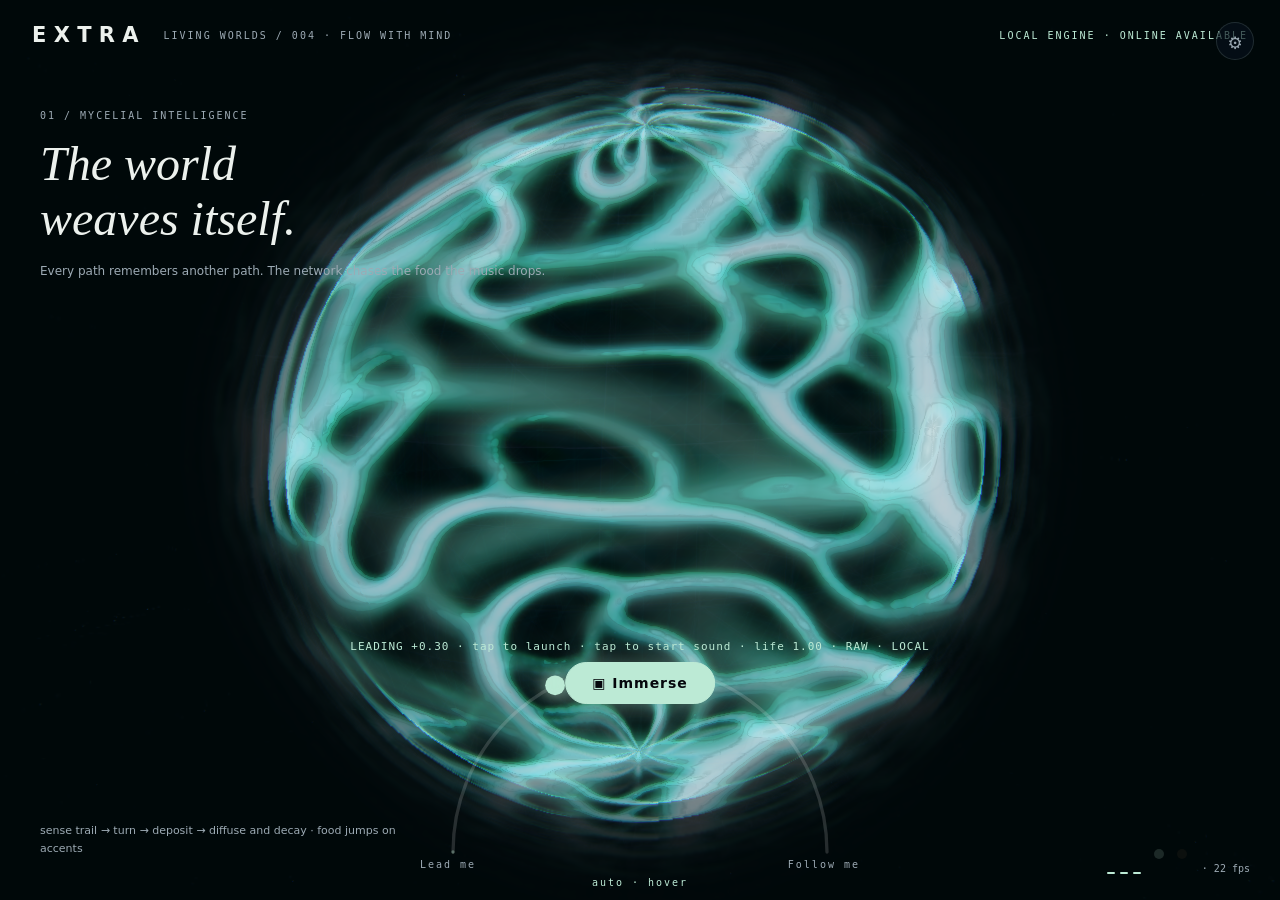
==== immersive/index.html @ ffc9774f "feat: the picture answers your voice — ripple from the room mic, Talk with spoken moods and JEV Room" ====
<!doctype html><html lang="en"><head><meta charset="utf-8"><meta name="viewport" content="width=device-width,initial-scale=1,viewport-fit=cover"><meta name="theme-color" content="#05070c"><title>EXTRA / Living Worlds · Flow</title><link rel="stylesheet" href="style.css"></head><body>
<main id="stage" aria-label="Emergent worlds you travel through"></main>
<header class="fades"><a href="../extra-math-lab.html" title="Original math lab">E X T R A</a><span>LIVING WORLDS / 004 · FLOW WITH MIND</span><div id="network">LOCAL ENGINE</div></header>
<section class="intro fades"><div class="micro" id="chapter">01 / MYCELIAL INTELLIGENCE</div><h1 id="worldTitle">The world<br>weaves itself.</h1><p id="worldHint">Every path remembers another path.</p></section>
<!-- The play surface: one ring, a HUD line, a gear. Everything else lives in the drawer. -->
<div id="ring" class="fades" role="slider" aria-label="Initiative: lead me to follow me" aria-valuemin="-1" aria-valuemax="1" aria-valuenow="0.3" tabindex="0">
<svg viewBox="0 0 400 120" aria-hidden="true"><path id="ringTrack" d="M 30 100 A 170 170 0 0 1 370 100" fill="none"/><path id="ringGlow" d="M 30 100 A 170 170 0 0 1 370 100" fill="none"/><circle id="ringDot" cx="200" cy="30" r="9"/></svg>
<span class="ringLabel left">Lead me</span><span class="ringLabel right">Follow me</span><span id="ringMode" class="ringLabel mode">auto</span>
</div>
<div id="depthHint" aria-hidden="true"><i></i></div>
<div id="hud" class="fades" aria-live="polite">tap to launch</div>
<button id="immerse" class="fades" title="Immerse: fullscreen, titles off">▣ Immerse</button>
<button id="gear" class="fades" aria-label="Setup" title="Setup (Esc)">⚙</button>
<input id="depth" type="range" min="0" max="1" step=".05" value=".5" class="sr" aria-label="Depth">
<aside id="drawer" hidden aria-label="Setup">
<div class="row head"><div class="micro">SETUP · PRESS ESC TO CLOSE</div><button id="closeDrawer" aria-label="Close">×</button></div>
<div class="row"><button id="hoverToggle" aria-pressed="true">Hover: on</button><button id="pause" aria-pressed="false">Pause</button><button id="explainToggle" aria-pressed="false">Explain</button></div>
<div class="micro divider">WORLD</div>
<div class="worlds">
<button data-world="physarum" class="selected" aria-pressed="true"><b>01</b><span>Mycelial network<small>Physarum · trails chasing food</small></span></button>
<button data-world="swarm" aria-pressed="false"><b>02</b><span>Firefly resonance<small>Swarmalators · swarm and synchrony</small></span></button>
<button data-world="boids" aria-pressed="false"><b>03</b><span>Ocean of motion<small>Boids · the flock streams past</small></span></button>
<button data-world="life" aria-pressed="false"><b>04</b><span>Cellular cosmos<small>Conway · B3 / S23</small></span></button>
</div>
<div class="row"><button id="lockScene" aria-pressed="false">Lock scene: off</button><button id="rewind">Rewind</button><button id="reset">Reseed</button></div>
<label>Arc<select id="arc"><option value="auto">Auto chain · Tidal → Firefly → Mycelium</option><option value="tidal">Tidal · calm → swell → release</option><option value="firefly">Firefly · groove, synchrony</option><option value="mycelium">Mycelium · peak</option></select></label>
<button id="pinArc" class="small" aria-pressed="false">Pin arc: off</button>
<label>Flock skin<select id="skin"><option value="fish">Glowing fish</option><option value="birds">Geometric birds</option><option value="lights">Pure lights</option></select></label>
<label class="check"><input id="lifePure" type="checkbox"> Life: pure B3/S23 (no perturbation, rewind reseeds)</label>
<div class="micro divider">SOUND</div>
<select id="track" aria-label="Demo track"><option value="">Loading Suno demos…</option></select>
<div class="row"><button id="playSong">Play / pause</button><button id="playlistAuto" aria-pressed="true">Auto-advance: on</button><button id="playlistLoop" aria-pressed="true">Loop: on</button></div>
<audio id="player" controls preload="none"></audio>
<div class="row"><button id="systemAudio" aria-pressed="false">Computer music: off</button><button id="roomMic" aria-pressed="false">Room mic: off</button><button id="synthetic" aria-pressed="false">Synthetic beat: off</button></div>
<p id="audioStatus" role="status">No sound source yet. Share your computer's music (no headphones needed), pick a demo, turn on the room mic, or use the labelled synthetic beat.</p>
<div class="micro divider">DIRECTOR · OPTIONAL ONLINE</div>
<div class="row"><button id="jev" aria-pressed="false">JEV: off</button><button id="listen" aria-pressed="false">Talk: off</button></div>
<label class="check" id="talkLangRow">Talk language <select id="talkLang"><option value="yue-Hant-HK">廣東話</option><option value="en-AU">English</option><option value="cmn-Hans-CN">普通话</option></select></label>
<form id="commandForm"><input id="command" placeholder="e.g. surround me · slower · warmer · hold" maxlength="180" aria-label="Request"><button>Send</button></form>
<p id="decision" role="status">Local director running. Works with no network.</p>
<button id="offline">Download offline assets</button><p id="offlineStatus" role="status">Download once before going offline.</p>
<div class="micro divider">PICTURE</div>
<label class="check" id="calmRow"><input type="checkbox" id="calm"> Calm · cap intensity, no colour flashes</label>
<div class="micro divider">GESTURES</div>
<p class="note">tap launch / pulse · drag steer · swipe ← → world · swipe ↑ ↓ depth · long-press hold · two-finger tap or shake rewind · pinch speed · long-press ring hover · double-tap ring pass the lead · keys: Space [ ] + − H R V P Esc</p>
<section id="explain" hidden aria-label="What is steering the world"></section>
<div class="row"><button id="vr" disabled>Checking VR…</button></div>
<a class="legacy" href="../extra-math-lab.html">↗ Original math lab</a>
</aside>
<div id="meters" class="fades"><i></i><i></i><i></i><b id="phaseDot" title="world beat"></b><b id="roomDot" title="room activity"></b><span id="stats"></span></div>
<p id="rule" class="fades">sense trail → turn → deposit → diffuse and decay</p>
<div id="error" role="alert" hidden></div>
<script type="module" src="app.mjs"></script></body></html>
---- immersive/style.css ----
:root{color-scheme:dark;--mint:#bcead5;--line:#d7f3ed22;--muted:#9caab4;--amber:#f3b07a}
*{box-sizing:border-box}
body{margin:0;background:#05070c;color:#ecf1ed;font:13px system-ui,sans-serif;overflow:hidden;-webkit-user-select:none;user-select:none}
#stage{position:fixed;inset:0}canvas{display:block;touch-action:none}
header{position:fixed;top:0;left:0;right:0;display:flex;align-items:center;gap:25px;padding:23px 32px;pointer-events:none}
header a{font-size:21px;font-weight:600;pointer-events:auto;text-decoration:none;color:inherit}
header span,.micro,#network{font:10px monospace;letter-spacing:2px;color:var(--muted)}#network{margin-left:auto;color:var(--mint)}
.intro{position:fixed;left:40px;top:110px;pointer-events:none;max-width:520px}
h1{font:italic 48px Georgia,serif;margin:15px 0}p{color:var(--muted);font-size:12px;line-height:1.7}
.sr{position:absolute;left:-9999px;width:1px;height:1px}
/* Everything on the play surface fades after 3 s without a touch. */
.fades{transition:opacity .9s ease}body.idle .fades{opacity:0;pointer-events:none}body.idle #ring{opacity:.18;pointer-events:auto}body.idle header a{pointer-events:none}
/* The ring */
#ring{position:fixed;left:50%;bottom:26px;width:min(440px,86vw);transform:translateX(-50%);height:132px;cursor:pointer;touch-action:none}
#ring svg{width:100%;height:100%;overflow:visible}
#ringTrack{stroke:#ffffff26;stroke-width:3;stroke-linecap:round}
#ringGlow{stroke:var(--mint);stroke-width:3;stroke-linecap:round;opacity:.35;stroke-dasharray:0 1000}
#ringDot{fill:var(--mint);filter:drop-shadow(0 0 8px var(--mint))}body.locked #ringDot{fill:#fff}
.ringLabel{position:absolute;bottom:4px;font:10px monospace;letter-spacing:2px;color:var(--muted)}.ringLabel.left{left:0}.ringLabel.right{right:0}.ringLabel.mode{left:50%;transform:translateX(-50%);bottom:-14px;color:var(--mint)}
#depthHint{position:fixed;right:18px;top:50%;height:40vh;width:4px;transform:translateY(-50%);background:#ffffff14;border-radius:2px;opacity:0;transition:opacity .4s}#depthHint.show{opacity:1}#depthHint i{position:absolute;left:-3px;width:10px;height:10px;border-radius:50%;background:var(--mint);bottom:50%}
#hud{position:fixed;left:50%;bottom:244px;transform:translateX(-50%);font:11px monospace;letter-spacing:1px;color:var(--mint);min-height:16px;text-align:center;white-space:nowrap;pointer-events:none}
body.immerseUsed #hud{bottom:172px}
/* Immerse: the one obvious control — a big pill where the hand lands; after its first use, a corner glyph by the gear. */
#immerse{position:fixed;left:50%;bottom:196px;transform:translateX(-50%);padding:12px 26px;border-radius:999px;border:1px solid var(--mint);background:var(--mint);color:#05070c;font:600 14px system-ui,sans-serif;letter-spacing:1px;box-shadow:0 0 26px #bcead566;cursor:pointer;z-index:3}#immerse:hover{background:#d8f5e8}
#immerse.used{left:auto;right:72px;top:22px;bottom:auto;transform:none;width:38px;height:38px;padding:0;border-radius:50%;background:#07111caa;color:var(--muted);border-color:var(--line);box-shadow:none;font-size:15px;letter-spacing:0}#immerse.used:hover{border-color:var(--mint);color:var(--mint)}body.immersed #immerse.used{color:var(--mint);border-color:#bcead57a}
#calmRow{margin-top:10px;color:var(--muted);cursor:pointer}
#talkLangRow{margin-top:8px;color:var(--muted)}#talkLang{padding:6px;margin-left:auto}
#gear{position:fixed;top:22px;right:26px;width:38px;height:38px;border-radius:50%;border:1px solid var(--line);background:#07111caa;color:var(--muted);font-size:17px;cursor:pointer}#gear:hover{border-color:var(--mint);color:var(--mint)}
#meters{position:fixed;right:30px;bottom:26px;display:flex;align-items:end;gap:5px;height:40px;pointer-events:none}#meters i{width:8px;background:var(--mint);height:2px;border-radius:2px}
#stats{font:10px monospace;color:var(--muted);max-width:220px;margin-left:10px}
#phaseDot,#roomDot{display:block;width:10px;height:10px;border-radius:50%;background:var(--mint);margin:0 0 0 8px;opacity:.15;align-self:center}#roomDot{background:var(--amber)}
#rule{position:fixed;left:40px;bottom:30px;font-size:11px;max-width:380px;pointer-events:none}
/* The drawer */
#drawer{position:fixed;right:0;top:0;bottom:0;width:min(360px,92vw);overflow:auto;scrollbar-width:thin;padding:22px 20px 40px;background:#070e16e6;border-left:1px solid var(--line);backdrop-filter:blur(18px);z-index:10}
#drawer .head{align-items:center;justify-content:space-between}#closeDrawer{width:34px;height:34px;padding:0;font-size:20px;line-height:1}
button,select,input{font:inherit}button,select{color:inherit;background:#ffffff08;border:1px solid var(--line);border-radius:7px;padding:10px;cursor:pointer}
button:hover{border-color:var(--mint)}button:focus-visible,a:focus-visible,#ring:focus-visible{outline:2px solid var(--mint)}button:disabled{opacity:.4;cursor:default}
button[aria-pressed="true"]{border-color:#bcead57a;background:#bcead512;color:var(--mint)}
.worlds{display:grid;gap:7px;margin:14px 0}.worlds button{display:flex;text-align:left;gap:18px;align-items:center;padding:12px}.worlds b{font:12px monospace;color:var(--muted)}
small{display:block;font-size:10px;color:var(--muted);margin-top:5px}.selected{border-color:#bcead57a!important;background:#bcead512!important;color:var(--mint)}
.row{display:flex;gap:7px;margin-top:8px}.row button{flex:1;font-size:11px}
label{display:block;margin:14px 0 0;color:#b1bec6;font-size:11px}select{display:block;width:100%;margin-top:8px;font-size:12px}
.small{font-size:11px;margin-top:8px;width:100%}.check{display:flex;gap:8px;align-items:center;font-size:11px}.check input{margin:0;accent-color:var(--mint)}
.divider{border-top:1px solid var(--line);padding-top:18px;margin-top:20px}audio{width:100%;height:34px;margin-top:12px}
.note,#audioStatus,#decision,#offlineStatus{font-size:10px;line-height:1.65}
form{display:flex;margin-top:12px;gap:5px}form input{min-width:0;width:100%;background:#07111c;border:1px solid var(--line);border-radius:5px;color:white;padding:9px;font-size:11px}
.legacy{display:block;margin-top:18px;color:var(--mint);font-size:11px}
#explain{margin-top:14px;padding:14px;background:#0b1520;border:1px solid var(--line);border-radius:10px;font:11px monospace;line-height:1.75;color:#cfd8dc}
#explain h3{margin:0 0 8px;font:10px monospace;letter-spacing:2px;color:var(--muted)}#explain dl{margin:0;display:grid;grid-template-columns:auto 1fr;gap:2px 12px}#explain dt{color:var(--muted)}#explain dd{margin:0}
#explain .you{color:var(--mint)}#explain .arc{color:#c9b6ff}#explain .jev{color:var(--amber)}#explain .music{color:#8fd3ff}
#error{position:fixed;inset:30%;background:#152030;padding:25px;z-index:20}
.immersed header,.immersed .intro,.immersed #meters,.immersed #rule{display:none}
@media(max-width:850px){.intro{left:20px;top:90px;max-width:70vw}h1{font-size:30px}header{padding:18px}header span{display:none}#rule{display:none}#meters{right:16px;bottom:16px}#hud{bottom:230px;font-size:10px;white-space:normal;max-width:90vw}body.immerseUsed #hud{bottom:160px}#immerse{bottom:184px}#immerse.used{right:66px}}
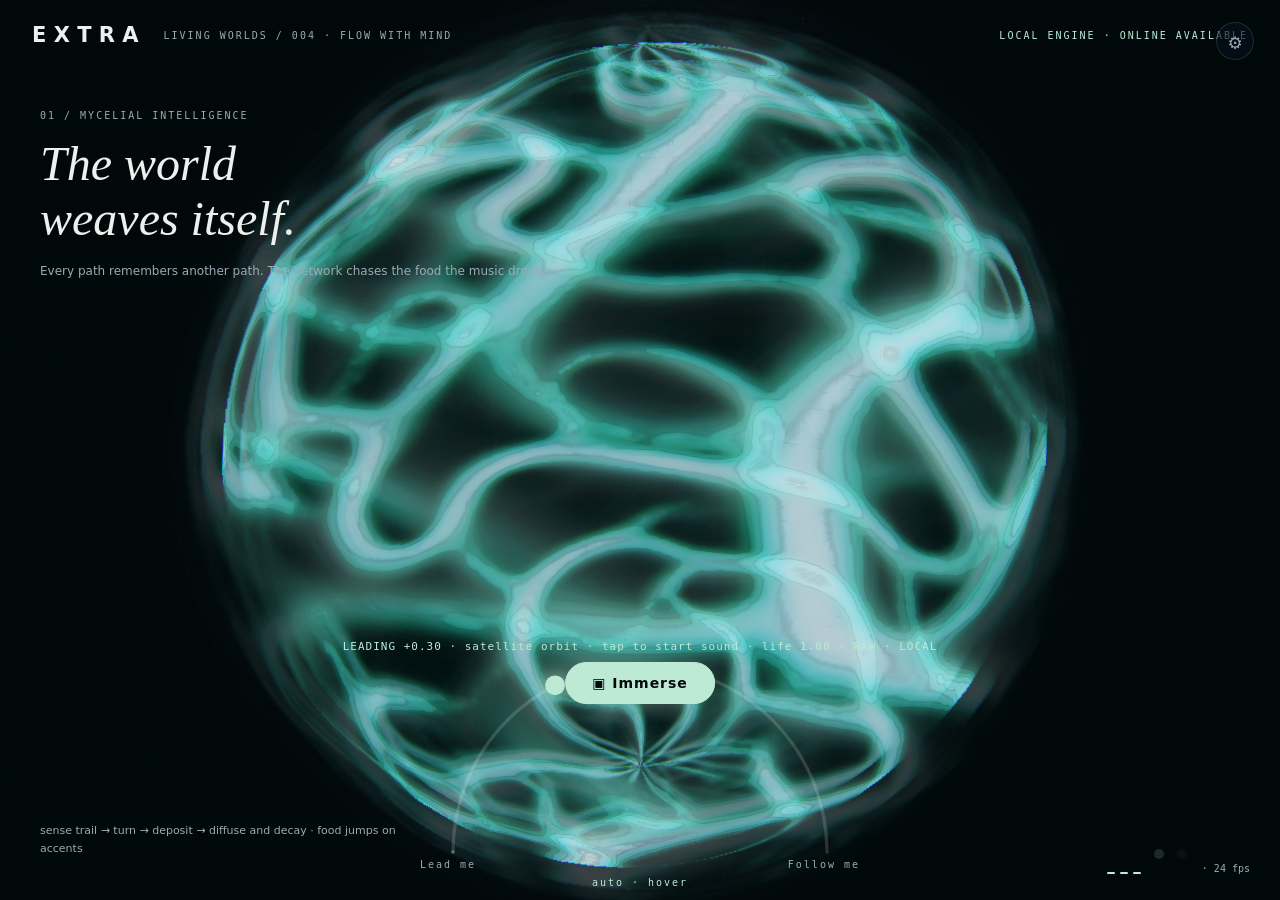
==== commit 894d8bca: "feat: the observer moves — shots per world, Life as a planet, petri dish, chase cams In hover, a sho" ====
--- a/immersive/index.html
+++ b/immersive/index.html
@@ -14,6 +14,7 @@
 <input id="depth" type="range" min="0" max="1" step=".05" value=".5" class="sr" aria-label="Depth">
 <aside id="drawer" hidden aria-label="Setup">
 <div class="row head"><div class="micro">SETUP · PRESS ESC TO CLOSE</div><button id="closeDrawer" aria-label="Close">×</button></div>
+<div class="row"><button id="viewBtn" title="Next view (C)">View: satellite orbit</button></div>
 <div class="row"><button id="hoverToggle" aria-pressed="true">Hover: on</button><button id="pause" aria-pressed="false">Pause</button><button id="explainToggle" aria-pressed="false">Explain</button></div>
 <div class="micro divider">WORLD</div>
 <div class="worlds">
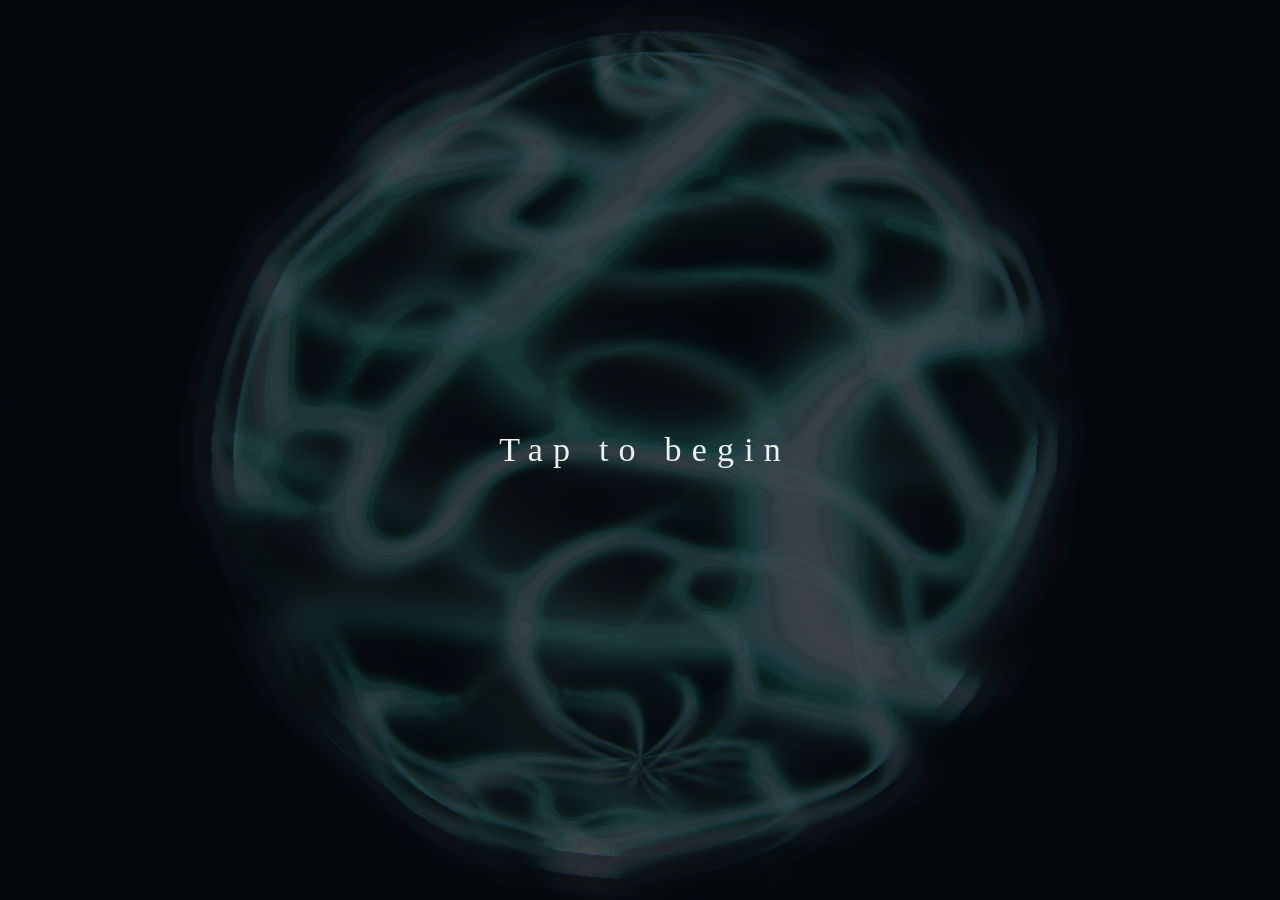
==== commit ea152166: "feat(glass): the quiet glass — one touch to begin, three touches, captions, a four-row host panel v4" ====
--- a/immersive/index.html
+++ b/immersive/index.html
@@ -1,5 +1,18 @@
-<!doctype html><html lang="en"><head><meta charset="utf-8"><meta name="viewport" content="width=device-width,initial-scale=1,viewport-fit=cover"><meta name="theme-color" content="#05070c"><title>EXTRA / Living Worlds · Flow</title><link rel="stylesheet" href="style.css"></head><body>
+<!doctype html><html lang="zh-Hant"><head><meta charset="utf-8"><meta name="viewport" content="width=device-width,initial-scale=1,viewport-fit=cover"><meta name="theme-color" content="#05070c"><title>EXTRA / Living Worlds · Flow</title><link rel="stylesheet" href="style.css"></head><body>
 <main id="stage" aria-label="Emergent worlds you travel through"></main>
+<!-- Quiet glass (v4 step 1): one line to begin, one caption layer, a host panel reached by Esc or a two-second corner hold.
+     The dashboard below stays for ?dev only. -->
+<div id="start" role="button" tabindex="0" aria-label="Begin"><p id="startLine">輕觸開始</p></div>
+<div id="caption" aria-live="polite"></div>
+<div id="hostCorner" aria-hidden="true"></div>
+<aside id="host" hidden aria-label="Host">
+<button id="hostClose" aria-label="Close">×</button>
+<div class="hrow"><span data-line="hostSound">聲音來源</span><div class="seg"><button data-sound="mic" aria-pressed="true" data-line="soundMic">房間麥克風</button><button data-sound="computer" aria-pressed="false" data-line="soundComputer">電腦音樂</button><button data-sound="demo" aria-pressed="false" data-line="soundDemo">示範音樂</button></div></div>
+<div class="hrow"><span data-line="hostCaptions">字幕</span><div class="seg"><button data-captions="all" aria-pressed="true" data-line="capAll">全部</button><button data-captions="ground" aria-pressed="false" data-line="capGround">只在帶我回來</button><button data-captions="none" aria-pressed="false" data-line="capNone">無</button></div></div>
+<div class="hrow"><span data-line="hostComfort">舒適</span><div class="seg"><button data-comfort="off" aria-pressed="true" data-line="comfortOff">正常</button><button data-comfort="on" aria-pressed="false" data-line="comfortOn">柔和</button></div></div>
+<div class="hrow"><span data-line="hostLanguage">語言</span><div class="seg"><button data-lang="yue-Hant-HK" aria-pressed="false" data-line="langYue">廣東話</button><button data-lang="en-AU" aria-pressed="false" data-line="langEn">English</button><button data-lang="cmn-Hans-CN" aria-pressed="false" data-line="langCmn">普通話</button></div></div>
+<p id="hostHint" data-line="hostHint">Esc 或按住右下角兩秒可再打開。</p>
+</aside>
 <header class="fades"><a href="../extra-math-lab.html" title="Original math lab">E X T R A</a><span>LIVING WORLDS / 004 · FLOW WITH MIND</span><div id="network">LOCAL ENGINE</div></header>
 <section class="intro fades"><div class="micro" id="chapter">01 / MYCELIAL INTELLIGENCE</div><h1 id="worldTitle">The world<br>weaves itself.</h1><p id="worldHint">Every path remembers another path.</p></section>
 <!-- The play surface: one ring, a HUD line, a gear. Everything else lives in the drawer. -->
--- a/immersive/style.css
+++ b/immersive/style.css
@@ -51,3 +51,16 @@
 #error{position:fixed;inset:30%;background:#152030;padding:25px;z-index:20}
 .immersed header,.immersed .intro,.immersed #meters,.immersed #rule{display:none}
 @media(max-width:850px){.intro{left:20px;top:90px;max-width:70vw}h1{font-size:30px}header{padding:18px}header span{display:none}#rule{display:none}#meters{right:16px;bottom:16px}#hud{bottom:230px;font-size:10px;white-space:normal;max-width:90vw}body.immerseUsed #hud{bottom:160px}#immerse{bottom:184px}#immerse.used{right:66px}}
+/* Quiet glass: the guest sees the picture, one line to begin, and captions. The dashboard shows only with ?dev. */
+body.quiet header,body.quiet .intro,body.quiet #ring,body.quiet #depthHint,body.quiet #hud,body.quiet #immerse,body.quiet #gear,body.quiet #meters,body.quiet #rule{display:none}
+body:not(.quiet) #start,body:not(.quiet) #hostCorner{display:none}
+#start{position:fixed;inset:0;display:grid;place-items:center;background:#05070cb3;z-index:5;cursor:pointer;transition:opacity 1.4s ease}#start.gone{opacity:0;pointer-events:none}
+#startLine{margin:0;font:300 clamp(22px,4vw,34px)/1.4 Georgia,"Songti TC","PingFang TC",serif;letter-spacing:.3em;text-indent:.3em;color:#ecf1ed;animation:breathe 4s ease-in-out infinite}
+@keyframes breathe{0%,100%{opacity:.5}50%{opacity:1}}
+#caption{position:fixed;left:50%;bottom:9vh;transform:translateX(-50%);max-width:82vw;text-align:center;font:300 clamp(18px,2.6vw,28px)/1.55 Georgia,"Songti TC","PingFang TC",serif;letter-spacing:.14em;color:#ecf1ed;text-shadow:0 0 18px #05070c,0 0 2px #05070c;opacity:0;transition:opacity .6s ease;pointer-events:none;z-index:4}#caption.show{opacity:.92}
+#hostCorner{position:fixed;right:0;bottom:0;width:120px;height:120px;z-index:6}
+#host{position:fixed;right:0;top:0;bottom:0;width:min(340px,92vw);padding:30px 22px;overflow:auto;background:#070e16e6;border-left:1px solid var(--line);backdrop-filter:blur(18px);z-index:10;font-size:14px}
+#host .hrow{margin-top:22px}#host .hrow span{display:block;color:var(--muted);font-size:12px;letter-spacing:.08em;margin-bottom:8px}#host .seg{display:flex;gap:6px}#host .seg button{flex:1;padding:10px 6px;font-size:13px}
+#hostClose{position:absolute;top:14px;right:14px;width:34px;height:34px;padding:0;font-size:20px;line-height:1}
+#hostHint{color:var(--muted);font-size:11px;margin-top:26px;line-height:1.6}
+@media(prefers-reduced-motion:reduce){#startLine{animation:none}}
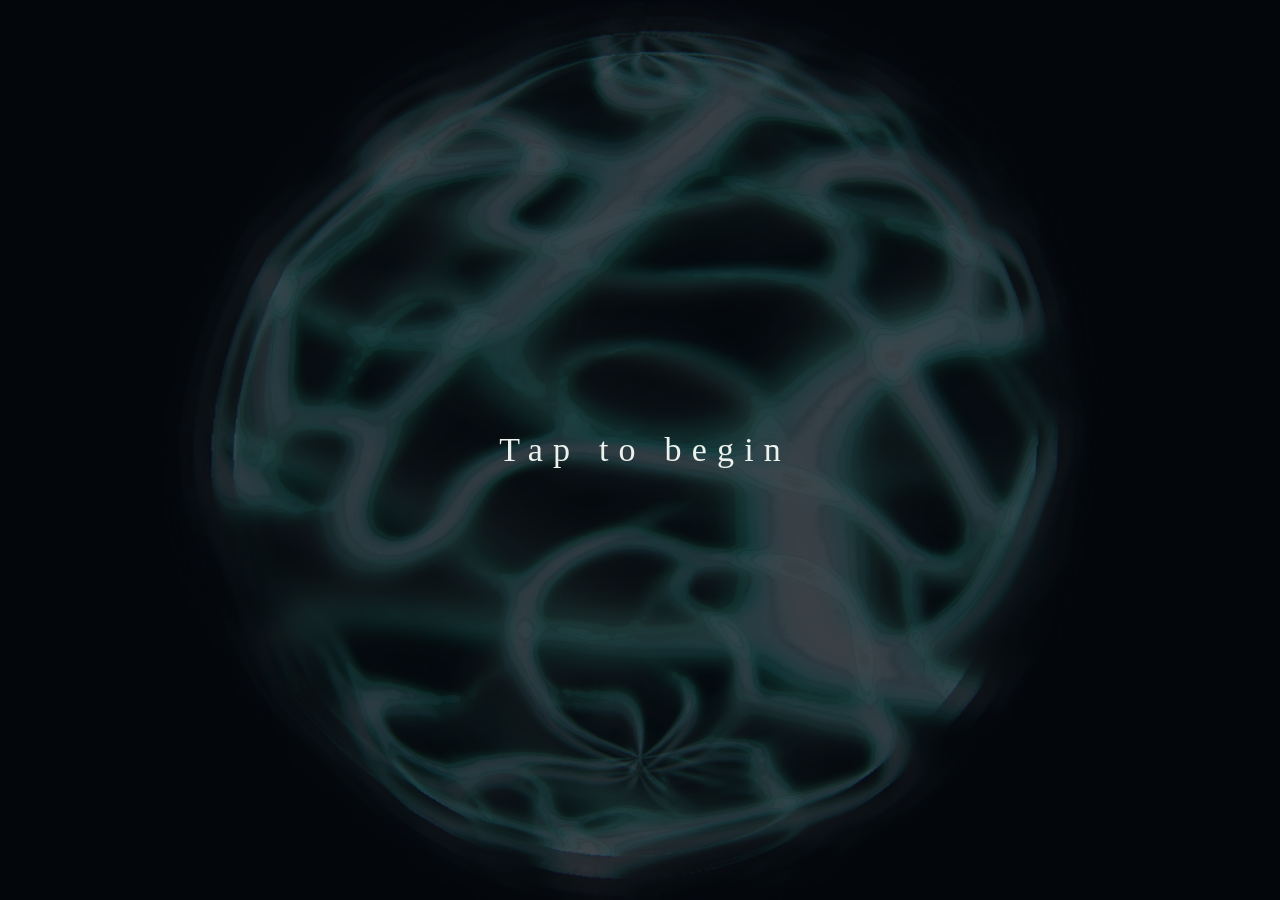
==== commit a3d3e4f8: "fix(glass): the ear opens in order, and the glass only invites speech once it is listening Asking Ch" ====
--- a/immersive/index.html
+++ b/immersive/index.html
@@ -4,6 +4,7 @@
      The dashboard below stays for ?dev only. -->
 <div id="start" role="button" tabindex="0" aria-label="Begin"><p id="startLine">輕觸開始</p></div>
 <div id="caption" aria-live="polite"></div>
+<div id="ear" aria-hidden="true"></div>
 <div id="hostCorner" aria-hidden="true"></div>
 <aside id="host" hidden aria-label="Host">
 <button id="hostClose" aria-label="Close">×</button>
--- a/immersive/style.css
+++ b/immersive/style.css
@@ -64,3 +64,4 @@
 #hostClose{position:absolute;top:14px;right:14px;width:34px;height:34px;padding:0;font-size:20px;line-height:1}
 #hostHint{color:var(--muted);font-size:11px;margin-top:26px;line-height:1.6}
 @media(prefers-reduced-motion:reduce){#startLine{animation:none}}
+#ear{position:fixed;right:26px;bottom:26px;width:9px;height:9px;border-radius:50%;background:var(--mint);opacity:0;transition:opacity .8s;pointer-events:none;z-index:4}body.quiet.listening #ear{opacity:.5;animation:breathe 3s ease-in-out infinite}
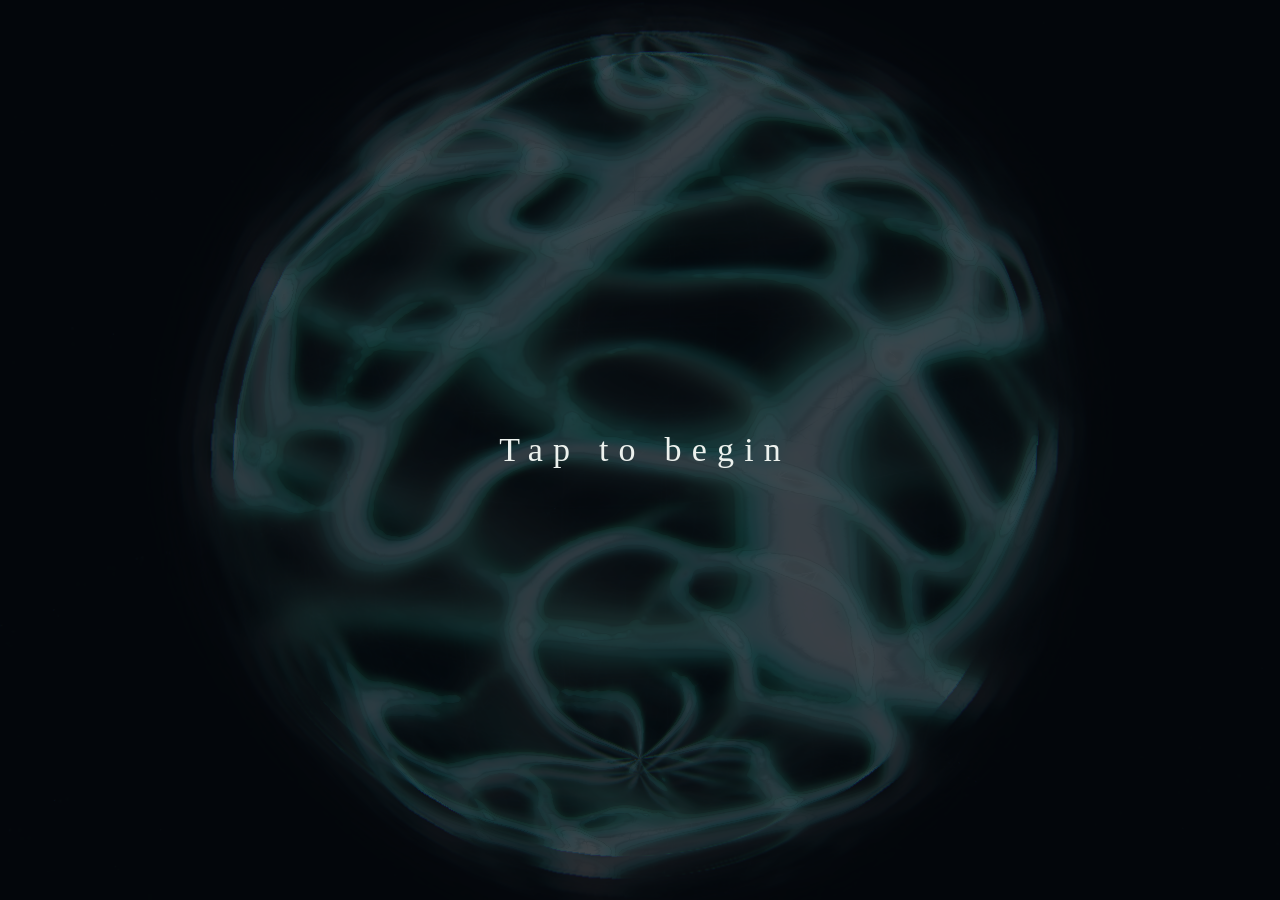
==== commit 8400ab1d: "feat(glass): a headset line, 進入 VR, so a Quest enters WebXR in one touch; triggers change world and " ====
--- a/immersive/index.html
+++ b/immersive/index.html
@@ -3,6 +3,7 @@
 <!-- Quiet glass (v4 step 1): one line to begin, one caption layer, a host panel reached by Esc or a two-second corner hold.
      The dashboard below stays for ?dev only. -->
 <div id="start" role="button" tabindex="0" aria-label="Begin"><p id="startLine">輕觸開始</p></div>
+<button id="vrLine" hidden data-line="vr">進入 VR</button>
 <div id="caption" aria-live="polite"></div>
 <div id="ear" aria-hidden="true"></div>
 <div id="hostCorner" aria-hidden="true"></div>
--- a/immersive/style.css
+++ b/immersive/style.css
@@ -63,5 +63,6 @@
 #host .hrow{margin-top:22px}#host .hrow span{display:block;color:var(--muted);font-size:12px;letter-spacing:.08em;margin-bottom:8px}#host .seg{display:flex;gap:6px}#host .seg button{flex:1;padding:10px 6px;font-size:13px}
 #hostClose{position:absolute;top:14px;right:14px;width:34px;height:34px;padding:0;font-size:20px;line-height:1}
 #hostHint{color:var(--muted);font-size:11px;margin-top:26px;line-height:1.6}
+#vrLine{position:fixed;left:50%;bottom:17vh;transform:translateX(-50%);z-index:6;background:none;border:0;padding:.4em 1.2em;font:300 clamp(16px,2.2vw,22px)/1.4 Georgia,"Songti TC","PingFang TC",serif;letter-spacing:.3em;text-indent:.3em;color:#ecf1ed;opacity:.8;cursor:pointer}#vrLine[hidden],body:not(.quiet) #vrLine{display:none}#vrLine:focus-visible{outline:1px solid #ecf1ed;outline-offset:4px}
 @media(prefers-reduced-motion:reduce){#startLine{animation:none}}
 #ear{position:fixed;right:26px;bottom:26px;width:9px;height:9px;border-radius:50%;background:var(--mint);opacity:0;transition:opacity .8s;pointer-events:none;z-index:4}body.quiet.listening #ear{opacity:.5;animation:breathe 3s ease-in-out infinite}
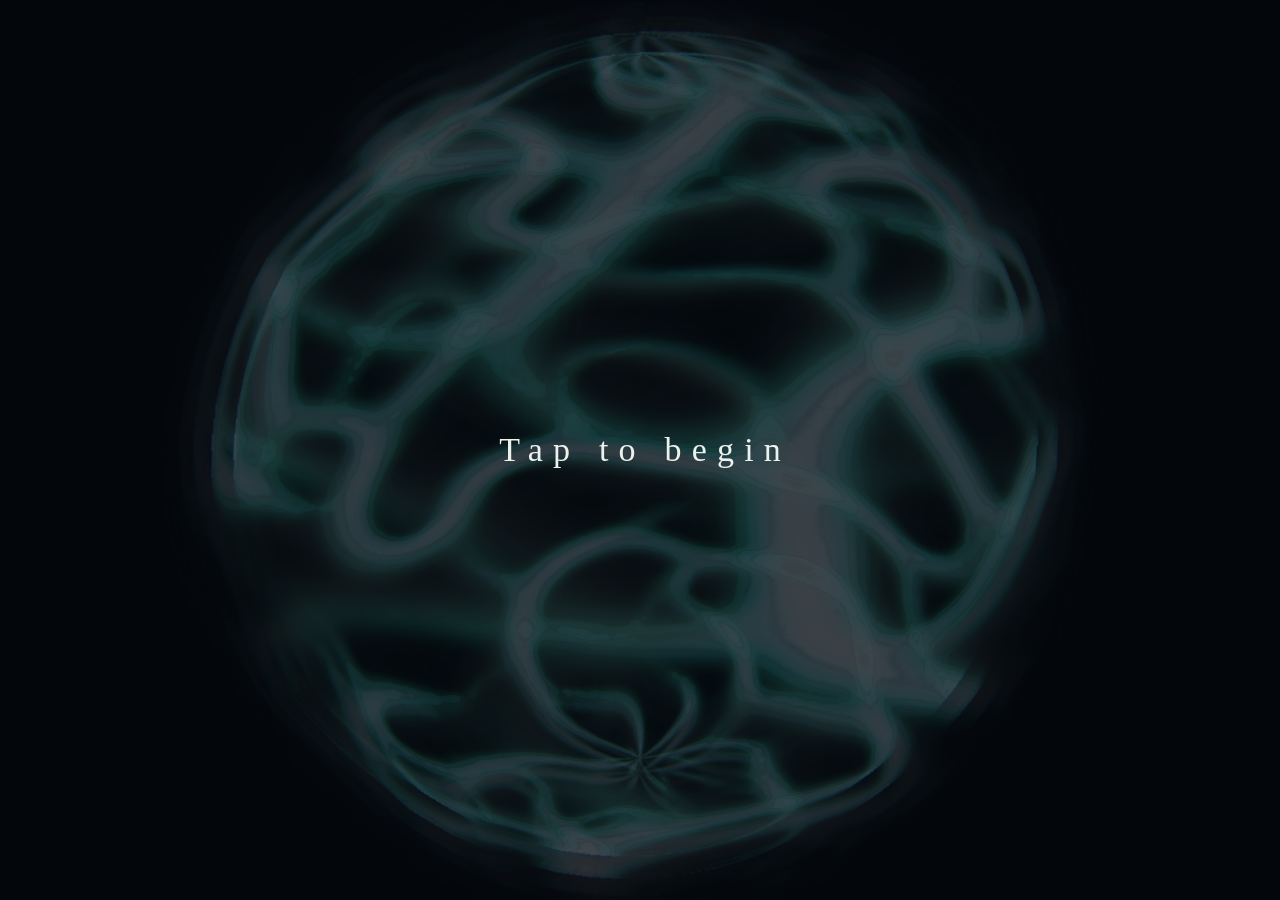
==== commit 44884a75: "feat(vr): grips leave VR and start or stop the music; entering from the glass plays the built-in mus" ====
--- a/immersive/index.html
+++ b/immersive/index.html
@@ -3,7 +3,7 @@
 <!-- Quiet glass (v4 step 1): one line to begin, one caption layer, a host panel reached by Esc or a two-second corner hold.
      The dashboard below stays for ?dev only. -->
 <div id="start" role="button" tabindex="0" aria-label="Begin"><p id="startLine">輕觸開始</p></div>
-<button id="vrLine" hidden data-line="vr">進入 VR</button>
+<div id="vrEntry" hidden><button id="vrLine" data-line="vr">進入 VR</button><p data-line="vrHands">左手換世界 · 右手飛</p><p data-line="vrGrip">輕握音樂 · 握住一秒回來</p></div>
 <div id="caption" aria-live="polite"></div>
 <div id="ear" aria-hidden="true"></div>
 <div id="hostCorner" aria-hidden="true"></div>
--- a/immersive/style.css
+++ b/immersive/style.css
@@ -63,6 +63,6 @@
 #host .hrow{margin-top:22px}#host .hrow span{display:block;color:var(--muted);font-size:12px;letter-spacing:.08em;margin-bottom:8px}#host .seg{display:flex;gap:6px}#host .seg button{flex:1;padding:10px 6px;font-size:13px}
 #hostClose{position:absolute;top:14px;right:14px;width:34px;height:34px;padding:0;font-size:20px;line-height:1}
 #hostHint{color:var(--muted);font-size:11px;margin-top:26px;line-height:1.6}
-#vrLine{position:fixed;left:50%;bottom:17vh;transform:translateX(-50%);z-index:6;background:none;border:0;padding:.4em 1.2em;font:300 clamp(16px,2.2vw,22px)/1.4 Georgia,"Songti TC","PingFang TC",serif;letter-spacing:.3em;text-indent:.3em;color:#ecf1ed;opacity:.8;cursor:pointer}#vrLine[hidden],body:not(.quiet) #vrLine{display:none}#vrLine:focus-visible{outline:1px solid #ecf1ed;outline-offset:4px}
+#vrEntry{position:fixed;left:50%;bottom:16vh;transform:translateX(-50%);z-index:6;display:grid;justify-items:center;gap:.15em;text-align:center;color:#ecf1ed}#vrEntry[hidden],body:not(.quiet) #vrEntry{display:none}#vrEntry p{margin:0;font:300 clamp(12px,1.5vw,15px)/1.5 Georgia,"Songti TC","PingFang TC",serif;letter-spacing:.12em;opacity:.55;white-space:nowrap}#vrLine{background:none;border:0;padding:.4em 1.2em;font:300 clamp(16px,2.2vw,22px)/1.4 Georgia,"Songti TC","PingFang TC",serif;letter-spacing:.3em;text-indent:.3em;color:inherit;opacity:.8;cursor:pointer}#vrLine:focus-visible{outline:1px solid #ecf1ed;outline-offset:4px}
 @media(prefers-reduced-motion:reduce){#startLine{animation:none}}
 #ear{position:fixed;right:26px;bottom:26px;width:9px;height:9px;border-radius:50%;background:var(--mint);opacity:0;transition:opacity .8s;pointer-events:none;z-index:4}body.quiet.listening #ear{opacity:.5;animation:breathe 3s ease-in-out infinite}
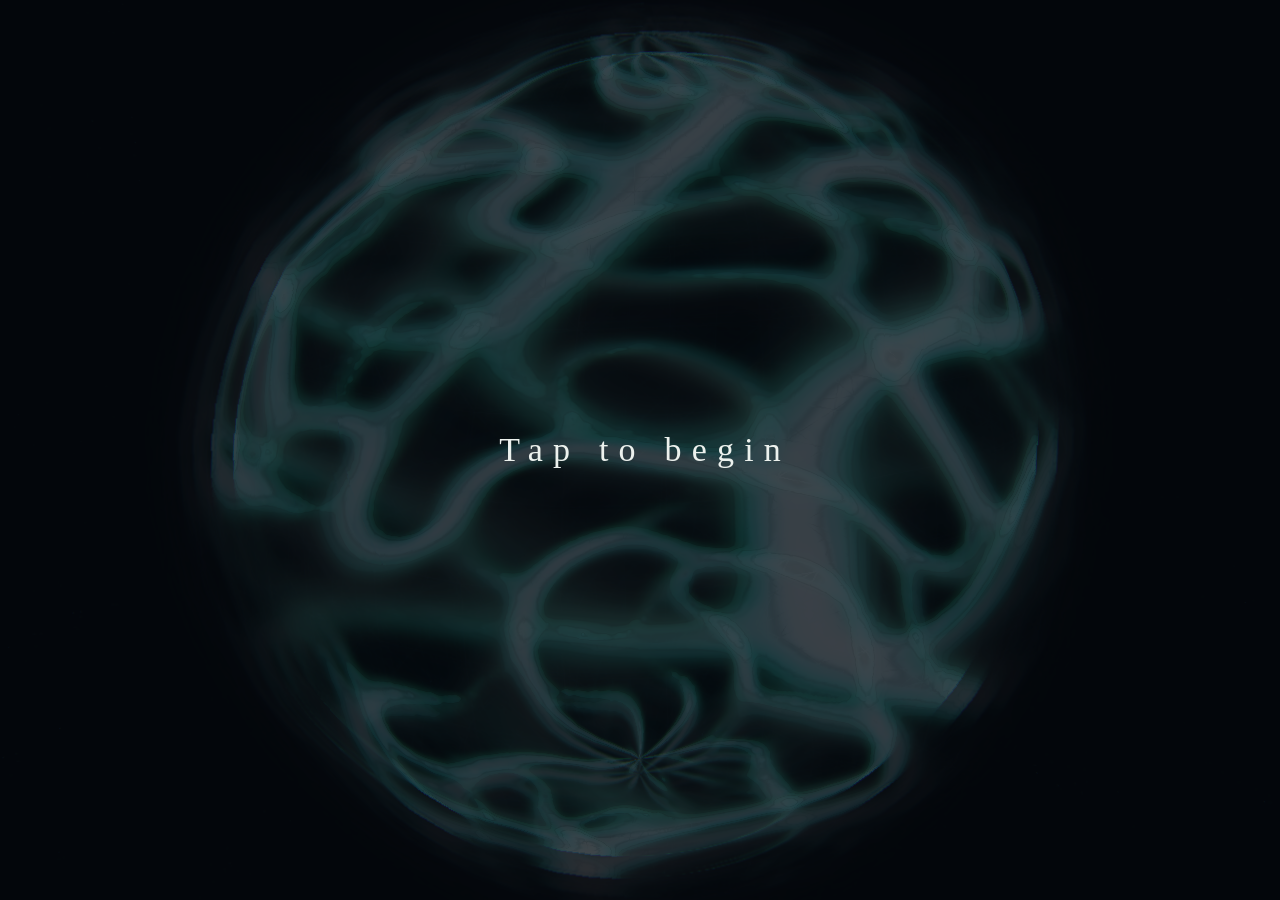
==== commit 6d58566f: "feat(vr): look down two seconds to come back; music starts inside the touch; GET /enter goes to the " ====
--- a/immersive/index.html
+++ b/immersive/index.html
@@ -3,7 +3,7 @@
 <!-- Quiet glass (v4 step 1): one line to begin, one caption layer, a host panel reached by Esc or a two-second corner hold.
      The dashboard below stays for ?dev only. -->
 <div id="start" role="button" tabindex="0" aria-label="Begin"><p id="startLine">輕觸開始</p></div>
-<div id="vrEntry" hidden><button id="vrLine" data-line="vr">進入 VR</button><p data-line="vrHands">左手換世界 · 右手飛</p><p data-line="vrGrip">輕握音樂 · 握住一秒回來</p></div>
+<div id="vrEntry" hidden><button id="vrLine" data-line="vr">進入 VR</button><p data-line="vrHands">左手換世界 · 右手飛</p><p data-line="vrGrip">低頭兩秒回來 · 輕握音樂</p></div>
 <div id="caption" aria-live="polite"></div>
 <div id="ear" aria-hidden="true"></div>
 <div id="hostCorner" aria-hidden="true"></div>
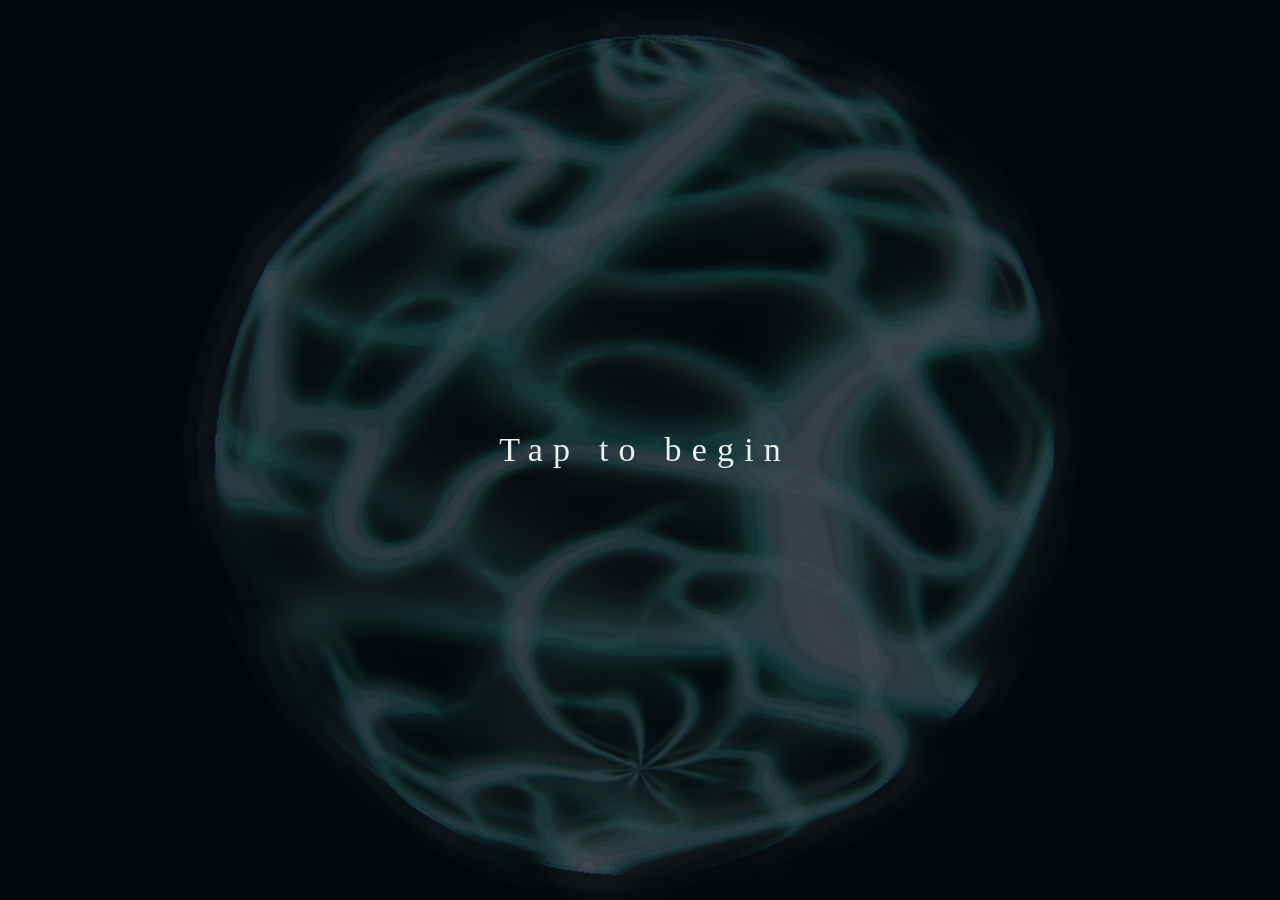
==== commit 5f014c56: "feat(vr): the hand follows handedness, not the slot; the glass says when it cannot hear; a swipe cha" ====
--- a/immersive/index.html
+++ b/immersive/index.html
@@ -3,7 +3,7 @@
 <!-- Quiet glass (v4 step 1): one line to begin, one caption layer, a host panel reached by Esc or a two-second corner hold.
      The dashboard below stays for ?dev only. -->
 <div id="start" role="button" tabindex="0" aria-label="Begin"><p id="startLine">輕觸開始</p></div>
-<div id="vrEntry" hidden><button id="vrLine" data-line="vr">進入 VR</button><p data-line="vrHands">左手換世界 · 右手飛</p><p data-line="vrGrip">低頭兩秒回來 · 輕握音樂</p></div>
+<div id="vrEntry" hidden><button id="vrLine" data-line="vr">進入 VR</button><p data-line="vrHands">左手捏：換世界 · 右手捏：飛</p><p data-line="vrGrip">低頭兩秒回來 · 輕握音樂</p></div>
 <div id="caption" aria-live="polite"></div>
 <div id="ear" aria-hidden="true"></div>
 <div id="hostCorner" aria-hidden="true"></div>
